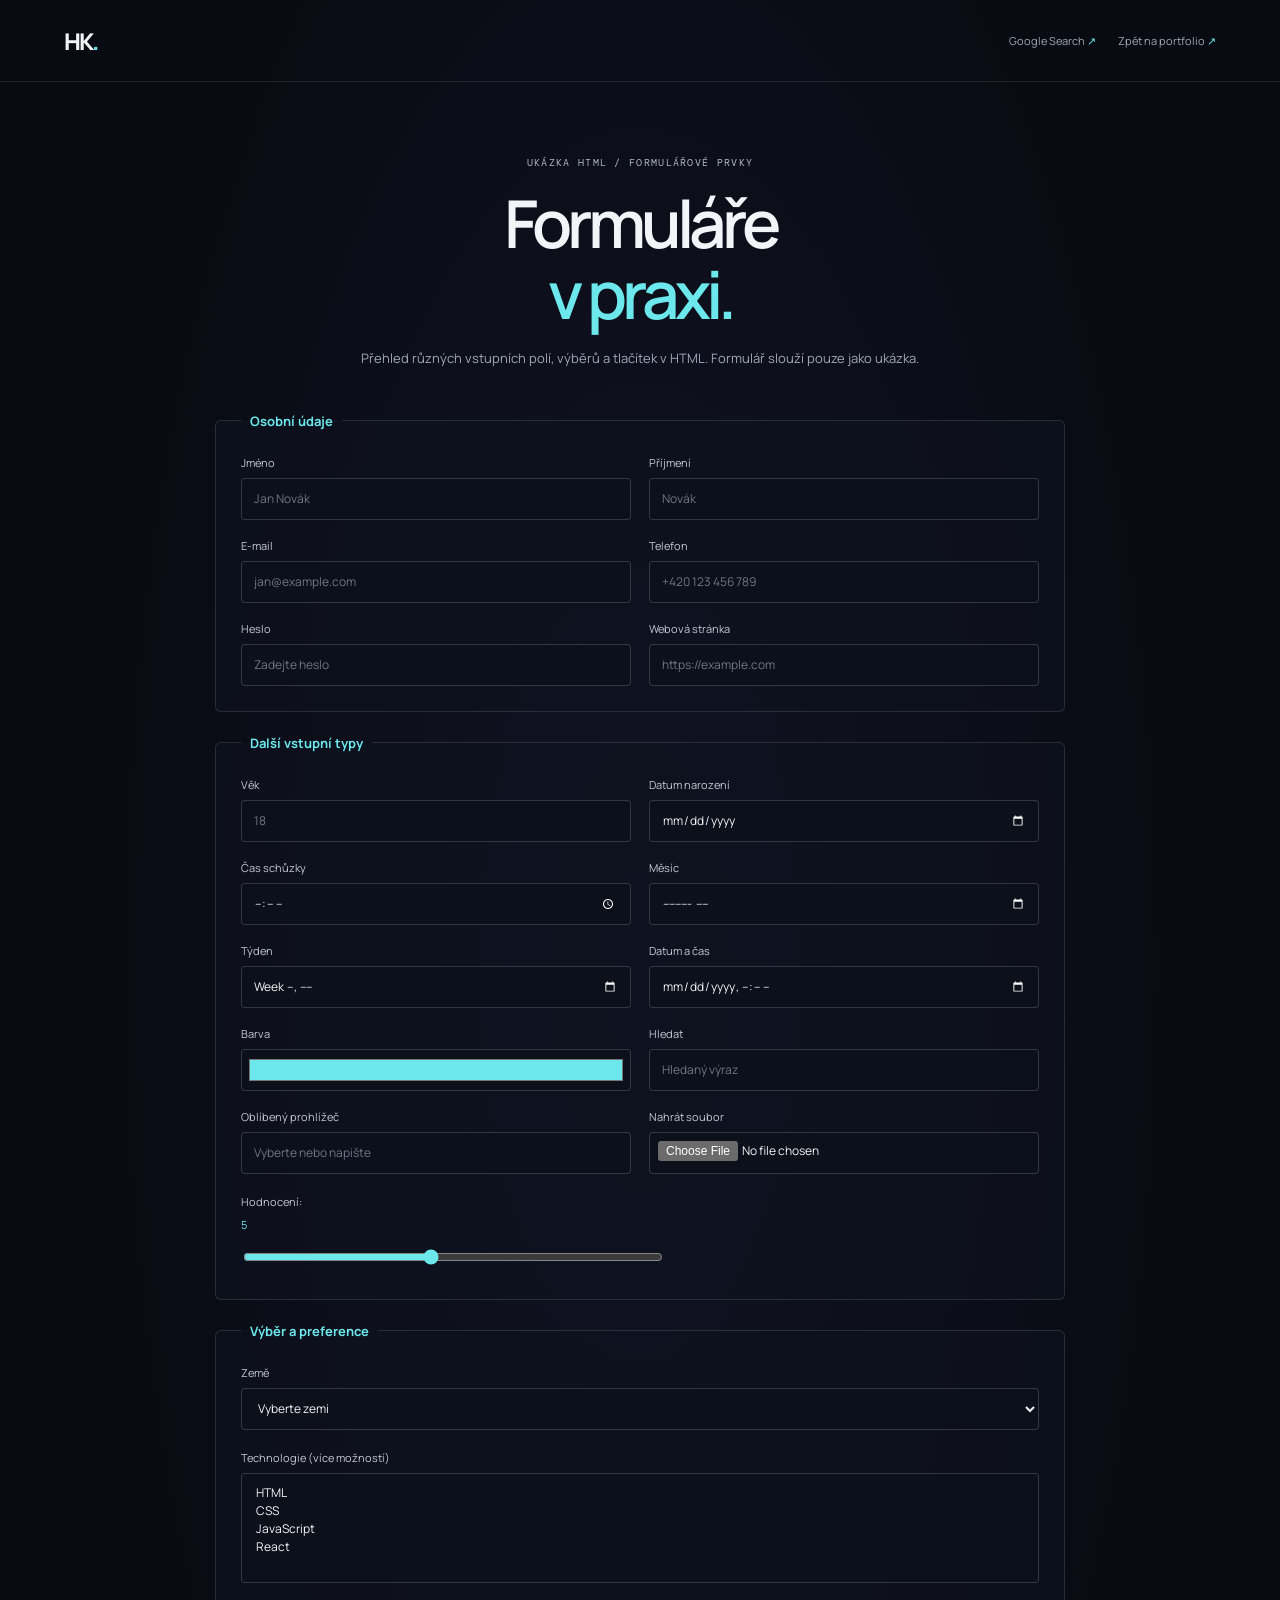
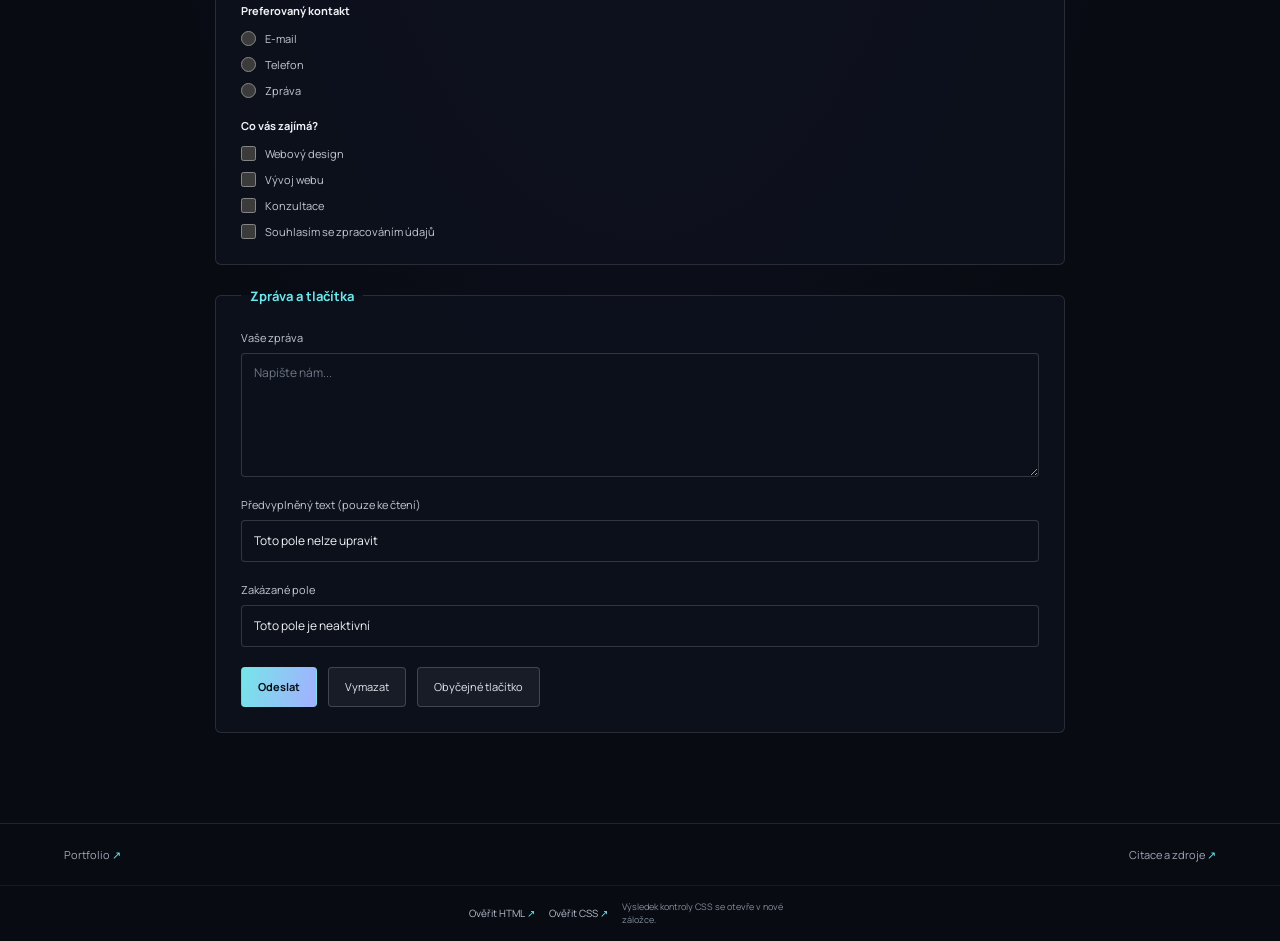
==== formular.html @ 03f5ae5c "Add files via upload" ====
<!DOCTYPE html>
<html lang="cs">
<head>
  <meta charset="UTF-8">
  <meta name="viewport" content="width=device-width, initial-scale=1.0">
  <meta name="theme-color" content="#080b12">
  <meta name="description" content="Ukázka různých HTML formulářových prvků.">
  <title>Formulářové prvky — Hlib Kolisnyk</title>
  <link rel="preconnect" href="https://fonts.googleapis.com">
  <link rel="preconnect" href="https://fonts.gstatic.com" crossorigin>
  <link href="https://fonts.googleapis.com/css2?family=DM+Mono:wght@400;500&family=Manrope:wght@400;500;600;700;800&display=swap" rel="stylesheet">
  <link rel="stylesheet" href="style.css">
</head>
<body class="search-page form-page">
  <header class="search-header">
    <a class="logo" href="index.html" aria-label="Hlib Kolisnyk — portfolio">HK<span>.</span></a>
    <nav class="search-nav" aria-label="Navigace projektu">
      <a class="search-back-link" href="googlesearch.html">Google Search <span aria-hidden="true">↗</span></a>
      <a class="search-back-link" href="index.html">Zpět na portfolio <span aria-hidden="true">↗</span></a>
    </nav>
  </header>

  <main class="form-main">
    <p class="eyebrow">UKÁZKA HTML / FORMULÁŘOVÉ PRVKY</p>
    <h1>Formuláře<br><span class="gradient-text">v praxi.</span></h1>
    <p class="form-intro">Přehled různých vstupních polí, výběrů a tlačítek v HTML. Formulář slouží pouze jako ukázka.</p>

    <form class="demo-form" action="#" method="get">
      <fieldset class="form-section">
        <legend>Osobní údaje</legend>
        <div class="form-grid">
          <label class="form-field">Jméno
            <input type="text" name="jmeno" placeholder="Jan Novák" autocomplete="given-name">
          </label>
          <label class="form-field">Příjmení
            <input type="text" name="prijmeni" placeholder="Novák" autocomplete="family-name">
          </label>
          <label class="form-field">E-mail
            <input type="email" name="email" placeholder="jan@example.com" autocomplete="email">
          </label>
          <label class="form-field">Telefon
            <input type="tel" name="telefon" placeholder="+420 123 456 789" autocomplete="tel">
          </label>
          <label class="form-field">Heslo
            <input type="password" name="heslo" placeholder="Zadejte heslo" autocomplete="new-password">
          </label>
          <label class="form-field">Webová stránka
            <input type="url" name="web" placeholder="https://example.com">
          </label>
        </div>
      </fieldset>

      <fieldset class="form-section">
        <legend>Další vstupní typy</legend>
        <div class="form-grid">
          <label class="form-field">Věk
            <input type="number" name="vek" min="0" max="120" placeholder="18">
          </label>
          <label class="form-field">Datum narození
            <input type="date" name="datum">
          </label>
          <label class="form-field">Čas schůzky
            <input type="time" name="cas">
          </label>
          <label class="form-field">Měsíc
            <input type="month" name="mesic">
          </label>
          <label class="form-field">Týden
            <input type="week" name="tyden">
          </label>
          <label class="form-field">Datum a čas
            <input type="datetime-local" name="datum-cas">
          </label>
          <label class="form-field">Barva
            <input type="color" name="barva" value="#6ce8ed">
          </label>
          <label class="form-field">Hledat
            <input type="search" name="hledat" placeholder="Hledaný výraz">
          </label>
          <label class="form-field">Oblíbený prohlížeč
            <input type="text" name="prohlizec" list="prohlizece" placeholder="Vyberte nebo napište">
            <datalist id="prohlizece">
              <option value="Firefox">
              <option value="Google Chrome">
              <option value="Microsoft Edge">
              <option value="Safari">
            </datalist>
          </label>
          <label class="form-field">Nahrát soubor
            <input type="file" name="soubor">
          </label>
        </div>
        <label class="form-field range-field">Hodnocení: <output id="rating-output">5</output>
          <input type="range" name="hodnoceni" min="1" max="10" value="5" oninput="document.getElementById('rating-output').value = this.value">
        </label>
      </fieldset>

      <fieldset class="form-section">
        <legend>Výběr a preference</legend>
        <label class="form-field">Země
          <select name="zeme">
            <option value="">Vyberte zemi</option>
            <option value="cz">Česká republika</option>
            <option value="sk">Slovensko</option>
            <option value="pl">Polsko</option>
          </select>
        </label>
        <label class="form-field">Technologie (více možností)
          <select name="technologie" multiple size="4">
            <option>HTML</option>
            <option>CSS</option>
            <option>JavaScript</option>
            <option>React</option>
          </select>
        </label>
        <div class="choice-group">
          <span class="choice-heading">Preferovaný kontakt</span>
          <label><input type="radio" name="kontakt" value="email"> E-mail</label>
          <label><input type="radio" name="kontakt" value="telefon"> Telefon</label>
          <label><input type="radio" name="kontakt" value="zprava"> Zpráva</label>
        </div>
        <div class="choice-group">
          <span class="choice-heading">Co vás zajímá?</span>
          <label><input type="checkbox" name="zajem" value="design"> Webový design</label>
          <label><input type="checkbox" name="zajem" value="vyvoj"> Vývoj webu</label>
          <label><input type="checkbox" name="zajem" value="konzultace"> Konzultace</label>
          <label><input type="checkbox" name="souhlas" value="ano"> Souhlasím se zpracováním údajů</label>
        </div>
      </fieldset>

      <fieldset class="form-section">
        <legend>Zpráva a tlačítka</legend>
        <label class="form-field">Vaše zpráva
          <textarea name="zprava" rows="6" placeholder="Napište nám..."></textarea>
        </label>
        <label class="form-field">Předvyplněný text (pouze ke čtení)
          <input type="text" name="readonly" value="Toto pole nelze upravit" readonly>
        </label>
        <label class="form-field">Zakázané pole
          <input type="text" name="disabled" value="Toto pole je neaktivní" disabled>
        </label>
        <div class="form-actions">
          <button type="submit" class="form-button form-button-primary">Odeslat</button>
          <button type="reset" class="form-button">Vymazat</button>
          <button type="button" class="form-button">Obyčejné tlačítko</button>
        </div>
      </fieldset>
    </form>
  </main>

  <footer class="search-footer form-footer">
    <a href="index.html">Portfolio <span aria-hidden="true">↗</span></a>
    <div class="search-footer-links">
      <a href="https://github.com/Lutar-Hlib/googlesearch/blob/main/citace.md" target="_blank" rel="noopener noreferrer">Citace a zdroje <span aria-hidden="true">↗</span></a>
    </div>
  </footer>
  <section class="validator-tools search-validators" aria-label="Validace stránky">
    <a class="validator-link" id="html-validator" href="https://validator.w3.org/nu/" target="_blank" rel="noopener noreferrer">Ověřit HTML <span>↗</span></a>
    <button class="validator-link" id="css-validator" type="button" disabled>Ověřit CSS <span>↗</span></button>
    <p class="validator-note" id="validator-note">Výsledek kontroly CSS se otevře v nové záložce.</p>
    <form id="html-validator-form" action="https://validator.w3.org/nu/" method="post" enctype="multipart/form-data" target="_blank">
      <textarea name="content" aria-label="HTML pro validaci" hidden></textarea>
    </form>
    <form id="css-validator-form" action="https://jigsaw.w3.org/css-validator/validator" method="post" enctype="multipart/form-data" target="_blank">
      <input type="hidden" name="profile" value="css3">
      <input type="hidden" name="warning" value="1">
      <input type="hidden" name="lang" value="cs">
      <textarea name="text" aria-label="CSS pro validaci" hidden></textarea>
    </form>
  </section>
  <script src="validators.js"></script>
</body>
</html>
---- style.css ----
:root {
  color-scheme: dark;
}

* {
  box-sizing: border-box;
}

html {
  scroll-behavior: smooth;
  scroll-padding-top: 96px;
}

body {
  margin: 0;
  background:
    radial-gradient(ellipse at 76% 13%, rgba(67, 62, 133, 0.12), transparent 33rem),
    #080b12;
  color: #f2f4f8;
  font-family: "Manrope", sans-serif;
}

a {
  color: inherit;
  text-decoration: none;
}

.section-shell {
  width: min(1180px, calc(100% - 64px));
  margin-inline: auto;
}

.site-header {
  position: relative;
  z-index: 2;
  display: flex;
  align-items: center;
  justify-content: space-between;
  width: min(1320px, calc(100% - 64px));
  height: 86px;
  margin-inline: auto;
  border-bottom: 1px solid rgba(255, 255, 255, 0.1);
}

.logo {
  font-size: 23px;
  font-weight: 800;
  letter-spacing: -2px;
}

.logo span {
  color: #6ce8ed;
}

.main-nav {
  display: flex;
  gap: 38px;
}

.main-nav a,
.header-cta,
.back-top {
  color: #b8becc;
  font-size: 12px;
  transition: color 180ms ease;
}

.main-nav a:hover,
.header-cta:hover,
.back-top:hover {
  color: #6ce8ed;
}

.header-cta {
  display: flex;
  align-items: center;
  gap: 10px;
}

.header-cta span {
  color: #6ce8ed;
  font-size: 17px;
}

.hero {
  position: relative;
  display: grid;
  overflow: clip;
  min-height: 690px;
  grid-template-columns: 1.05fr 0.95fr;
  align-items: center;
  padding-block: 72px 112px;
}

.hero-copy {
  position: relative;
  z-index: 1;
  padding-bottom: 20px;
}

.eyebrow {
  display: flex;
  align-items: center;
  gap: 10px;
  margin: 0 0 24px;
  color: #aeb5c5;
  font-family: "DM Mono", monospace;
  font-size: 10px;
  letter-spacing: 1.3px;
}

.status-dot {
  width: 7px;
  height: 7px;
  border-radius: 50%;
  background: #6ce8ed;
  box-shadow: 0 0 12px rgba(108, 232, 237, 0.8);
}

.eyebrow-divider {
  color: #596173;
}

h1,
h2,
h3,
p {
  margin-top: 0;
}

h1 {
  margin-bottom: 23px;
  font-size: clamp(50px, 6vw, 76px);
  font-weight: 600;
  letter-spacing: -5px;
  line-height: 1.08;
}

.gradient-text {
  color: #6ce8ed;
}

.hero-intro {
  max-width: 440px;
  margin-bottom: 30px;
  color: #a0a7b6;
  font-size: 14px;
  line-height: 1.9;
}

.hero-actions {
  display: flex;
  align-items: center;
  gap: 27px;
}

.button {
  display: inline-flex;
  min-height: 48px;
  align-items: center;
  justify-content: center;
  gap: 22px;
  padding: 0 20px;
  border: 1px solid transparent;
  border-radius: 3px;
  font-size: 12px;
  font-weight: 700;
  transition: transform 180ms ease, box-shadow 180ms ease;
}

.button:hover {
  transform: translateY(-2px);
  box-shadow: 0 8px 30px rgba(108, 232, 237, 0.16);
}

.button-primary {
  background: linear-gradient(105deg, #76e5e9, #a3afff);
  color: #091016;
}

.button span {
  font-size: 16px;
}

.text-link {
  color: #c0c5d0;
  font-size: 12px;
}

.text-link span {
  margin-left: 7px;
  color: #6ce8ed;
}

.hero-meta {
  display: flex;
  gap: 35px;
  margin-top: 61px;
  padding-top: 23px;
  border-top: 1px solid rgba(255, 255, 255, 0.1);
}

.hero-meta div {
  display: grid;
  gap: 5px;
}

.meta-number {
  font-size: 21px;
  font-weight: 700;
  letter-spacing: -1px;
}

.meta-label {
  color: #858c9d;
  font-size: 10px;
}

.hero-visual {
  position: relative;
  min-height: 470px;
}

.image-frame {
  position: absolute;
  top: 14px;
  right: 18px;
  width: min(100%, 455px);
  height: 430px;
  overflow: hidden;
  border: 1px solid rgba(156, 131, 255, 0.3);
  background: #111927;
}

.image-frame img,
.project-image img {
  display: block;
  width: 100%;
  height: 100%;
  object-fit: cover;
}

.image-frame img {
  filter: saturate(0.62) brightness(0.72);
}

.image-overlay {
  position: absolute;
  inset: 0;
  background: linear-gradient(145deg, rgba(9, 17, 33, 0.15), rgba(41, 38, 94, 0.28) 64%, rgba(108, 232, 237, 0.1));
}

.frame-label {
  position: absolute;
  right: 21px;
  bottom: 19px;
  left: 21px;
  display: flex;
  justify-content: space-between;
  color: rgba(239, 242, 250, 0.78);
  font-family: "DM Mono", monospace;
  font-size: 8px;
  letter-spacing: 1px;
}

.orbit {
  position: absolute;
  border: 1px solid rgba(108, 232, 237, 0.25);
  border-radius: 50%;
}

.orbit-one {
  top: -19px;
  right: -20px;
  width: 450px;
  height: 450px;
}

.orbit-two {
  top: 33px;
  right: -70px;
  width: 535px;
  height: 340px;
  transform: rotate(-34deg);
  border-color: rgba(156, 131, 255, 0.28);
}

.floating-card {
  position: absolute;
  right: -3px;
  bottom: 37px;
  display: flex;
  align-items: center;
  gap: 12px;
  padding: 15px 19px;
  border: 1px solid rgba(255, 255, 255, 0.14);
  background: rgba(15, 19, 31, 0.9);
  box-shadow: 0 15px 45px rgba(0, 0, 0, 0.28);
  backdrop-filter: blur(12px);
}

.card-icon {
  color: #6ce8ed;
  font-size: 23px;
}

.floating-card strong,
.floating-card small {
  display: block;
}

.floating-card strong {
  font-size: 11px;
}

.floating-card small {
  margin-top: 4px;
  color: #858c9d;
  font-size: 9px;
}

.visual-index {
  position: absolute;
  right: 22px;
  bottom: -16px;
  color: #788194;
  font-family: "DM Mono", monospace;
  font-size: 9px;
  letter-spacing: 1px;
}

.scroll-hint {
  position: absolute;
  bottom: 34px;
  left: 0;
  display: flex;
  align-items: center;
  gap: 11px;
  color: #8991a2;
  font-family: "DM Mono", monospace;
  font-size: 9px;
  letter-spacing: 1.2px;
}

.scroll-hint span {
  width: 28px;
  height: 1px;
  background: #6ce8ed;
}

.section-block {
  padding-block: 112px;
  border-top: 1px solid rgba(255, 255, 255, 0.1);
}

.about {
  display: grid;
  grid-template-columns: 1fr 1fr;
  gap: 90px;
}

.section-heading .eyebrow {
  margin-bottom: 22px;
}

h2 {
  margin-bottom: 0;
  font-size: clamp(34px, 4.2vw, 51px);
  font-weight: 600;
  letter-spacing: -2.7px;
  line-height: 1.2;
}

.muted-text {
  color: #777f90;
}

.about-content {
  padding-top: 49px;
}

.about-lead {
  margin-bottom: 17px;
  font-size: 19px;
  font-weight: 500;
  line-height: 1.65;
}

.body-copy {
  max-width: 500px;
  margin-bottom: 25px;
  color: #858c9d;
  font-size: 12px;
  line-height: 1.9;
}

.skills {
  display: flex;
  flex-wrap: wrap;
  gap: 8px;
}

.skills span {
  padding: 8px 11px;
  border: 1px solid rgba(255, 255, 255, 0.1);
  color: #c3c8d2;
  font-family: "DM Mono", monospace;
  font-size: 9px;
}

.projects-top {
  display: flex;
  align-items: end;
  justify-content: space-between;
  margin-bottom: 53px;
}

.projects-note {
  max-width: 265px;
  margin-bottom: 5px;
  color: #858c9d;
  font-size: 11px;
  line-height: 1.8;
}

.project-grid {
  display: grid;
  grid-template-columns: 1.12fr 0.88fr;
  gap: 52px 30px;
  align-items: start;
}

.project-card-offset {
  margin-top: 90px;
}

.project-card-third {
  width: 76%;
}

.project-image {
  position: relative;
  display: block;
  height: 305px;
  overflow: hidden;
  background: #0e121c;
}

.project-card-large .project-image {
  height: 365px;
}

.project-image img {
  filter: saturate(0.72) brightness(0.8);
  transition: transform 400ms ease, filter 400ms ease;
}

.project-image:hover img {
  transform: scale(1.04);
  filter: saturate(0.95) brightness(0.95);
}

.project-open {
  position: absolute;
  right: 15px;
  bottom: 15px;
  display: grid;
  width: 39px;
  height: 39px;
  place-items: center;
  border: 1px solid rgba(255, 255, 255, 0.4);
  background: rgba(8, 11, 18, 0.45);
  font-size: 18px;
}

.project-info {
  display: flex;
  align-items: end;
  justify-content: space-between;
  padding-top: 17px;
}

.project-type {
  margin-bottom: 7px;
  color: #6ce8ed;
  font-family: "DM Mono", monospace;
  font-size: 8px;
  letter-spacing: 1px;
}

.project-info h3 {
  margin-bottom: 0;
  font-size: 17px;
  font-weight: 600;
}

.project-year {
  padding-bottom: 2px;
  color: #858c9d;
  font-family: "DM Mono", monospace;
  font-size: 9px;
}

.contact {
  padding-bottom: 91px;
  border-top: 0;
}

.contact-card {
  position: relative;
  overflow: hidden;
  padding: 68px 72px 27px;
  border: 1px solid rgba(139, 146, 255, 0.22);
  background: linear-gradient(125deg, #101523, #111222 58%, #17142b);
}

.contact-glow {
  position: absolute;
  top: -200px;
  right: -80px;
  width: 460px;
  height: 460px;
  border-radius: 50%;
  background: rgba(116, 107, 255, 0.13);
  filter: blur(95px);
}

.contact-card > :not(.contact-glow) {
  position: relative;
}

.contact-card h2 {
  margin-bottom: 16px;
  font-size: clamp(39px, 5vw, 59px);
}

.contact-copy {
  max-width: 440px;
  margin-bottom: 24px;
  color: #a3aaba;
  font-size: 12px;
  line-height: 1.8;
}

.contact-bottom {
  display: flex;
  justify-content: space-between;
  margin-top: 69px;
  padding-top: 17px;
  border-top: 1px solid rgba(255, 255, 255, 0.1);
  color: #8b93a3;
  font-family: "DM Mono", monospace;
  font-size: 9px;
}

.site-footer {
  display: flex;
  min-height: 94px;
  align-items: center;
  justify-content: space-between;
  border-top: 1px solid rgba(255, 255, 255, 0.1);
}

.validator-tools {
  display: flex;
  align-items: center;
  gap: 14px;
}

#html-validator-form,
#css-validator-form {
  display: none;
}

.validator-link {
  padding: 0;
  border: 0;
  background: none;
  color: #b8becc;
  font: inherit;
  font-size: 10px;
  cursor: pointer;
  transition: color 180ms ease;
}

.validator-link:hover,
.validator-link:focus-visible {
  color: #6ce8ed;
}

.validator-link:disabled {
  color: #858c9d;
  cursor: not-allowed;
}

.validator-link span {
  color: #6ce8ed;
}

.validator-note {
  max-width: 190px;
  margin: 0;
  color: #858c9d;
  font-size: 9px;
  line-height: 1.5;
}

.site-footer p {
  margin: 0;
  color: #8c93a2;
  font-size: 10px;
}

.site-footer p span {
  margin-left: 8px;
  color: #626a7b;
}

.footer-links {
  display: flex;
  flex-wrap: wrap;
  gap: 14px;
}

.back-top {
  font-size: 10px;
}

@media (max-width: 900px) {
  .section-shell,
  .site-header {
    width: min(100% - 48px, 720px);
  }

  .hero {
    min-height: auto;
    grid-template-columns: 1fr 0.8fr;
    gap: 20px;
    padding-block: 90px 110px;
  }

  h1 {
    font-size: clamp(48px, 7vw, 66px);
  }

  .hero-visual {
    min-height: 400px;
  }

  .image-frame {
    right: 0;
    width: 100%;
    height: 370px;
  }

  .orbit-one {
    right: -35px;
    width: 380px;
    height: 380px;
  }

  .orbit-two {
    right: -70px;
    width: 435px;
  }

  .floating-card {
    right: -12px;
    bottom: 22px;
  }

  .hero-meta {
    gap: 20px;
  }

  .about {
    gap: 45px;
  }

  .project-image {
    height: 245px;
  }

  .project-card-large .project-image {
    height: 300px;
  }
}

@media (max-width: 640px) {
  .section-shell,
  .site-header {
    width: calc(100% - 40px);
  }

  .site-header {
    height: 72px;
  }

  .main-nav {
    gap: 16px;
  }

  .main-nav a {
    font-size: 10px;
  }

  .header-cta {
    display: none;
  }

  .hero {
    grid-template-columns: 1fr;
    gap: 48px;
    padding-block: 76px 99px;
  }

  h1 {
    font-size: clamp(49px, 12vw, 69px);
    letter-spacing: -3.5px;
  }

  .hero-intro {
    max-width: 400px;
  }

  .hero-meta {
    justify-content: space-between;
    gap: 12px;
    margin-top: 45px;
  }

  .meta-number {
    font-size: 18px;
  }

  .meta-label {
    font-size: 9px;
  }

  .hero-visual {
    min-height: 370px;
    margin-inline: 12px;
  }

  .image-frame {
    top: 10px;
    right: 8px;
    width: calc(100% - 20px);
    height: 340px;
  }

  .orbit-one {
    top: -8px;
    right: -12px;
    width: min(92vw, 365px);
    height: min(92vw, 365px);
  }

  .orbit-two {
    top: 42px;
    right: -35px;
    width: min(105vw, 410px);
    height: 290px;
  }

  .floating-card {
    right: -3px;
    bottom: 6px;
  }

  .visual-index {
    right: 8px;
    bottom: -28px;
  }

  .scroll-hint {
    bottom: 34px;
  }

  .section-block {
    padding-block: 78px;
  }

  .about {
    grid-template-columns: 1fr;
    gap: 12px;
  }

  .about-content {
    padding-top: 13px;
  }

  h2 {
    font-size: clamp(36px, 9vw, 48px);
  }

  .about-lead {
    font-size: 17px;
  }

  .projects-top {
    display: block;
    margin-bottom: 35px;
  }

  .projects-note {
    margin-top: 20px;
  }

  .project-grid {
    grid-template-columns: 1fr;
    gap: 36px;
  }

  .project-card-offset {
    margin-top: 0;
  }

  .project-card-third {
    width: 100%;
  }

  .project-image,
  .project-card-large .project-image {
    height: clamp(230px, 64vw, 340px);
  }

  .contact {
    padding-top: 25px;
    padding-bottom: 65px;
  }

  .contact-card {
    padding: 42px 25px 22px;
  }

  .contact-card h2 {
    font-size: clamp(37px, 9vw, 51px);
    letter-spacing: -2px;
  }

  .contact-bottom {
    gap: 20px;
    margin-top: 48px;
    font-size: 8px;
  }

  .site-footer {
    flex-wrap: wrap;
    gap: 14px;
    min-height: 82px;
    padding-block: 16px;
  }

  .validator-tools {
    order: 1;
    width: 100%;
    flex-wrap: wrap;
    justify-content: center;
    gap: 10px 16px;
  }

  .site-footer p {
    order: 2;
    max-width: 145px;
    text-align: center;
    line-height: 1.8;
  }

  .site-footer > .back-top {
    order: 3;
  }
}

@media (prefers-reduced-motion: reduce) {
  *,
  *::before,
  *::after {
    scroll-behavior: auto !important;
    transition-duration: 0.01ms !important;
  }
}

.search-page {
  display: flex;
  min-height: 100vh;
  flex-direction: column;
  background:
    radial-gradient(ellipse at 50% 38%, rgba(67, 62, 133, 0.16), transparent 34rem),
    #080b12;
}

.search-header,
.search-footer {
  display: flex;
  align-items: center;
  justify-content: space-between;
  padding-inline: clamp(22px, 5vw, 72px);
}

.search-nav,
.search-footer-links {
  display: flex;
  flex-wrap: wrap;
  gap: 22px;
}

.search-header {
  min-height: 82px;
  border-bottom: 1px solid rgba(255, 255, 255, 0.1);
}

.search-back-link,
.search-footer {
  color: #a0a7b6;
  font-size: 11px;
}

.search-back-link span,
.search-footer a span {
  color: #6ce8ed;
}

.search-back-link:hover,
.search-footer a:hover {
  color: #6ce8ed;
}

.search-main {
  display: flex;
  width: min(100% - 40px, 620px);
  flex: 1;
  flex-direction: column;
  align-items: center;
  justify-content: center;
  margin: 0 auto;
  padding-block: 70px;
  text-align: center;
}

.search-brand {
  margin-bottom: 10px;
  font-family: Arial, sans-serif;
  font-size: clamp(58px, 12vw, 78px);
  font-weight: 600;
  letter-spacing: -5px;
  line-height: 1.1;
}

.search-brand-blue {
  color: #76a7fa;
}

.search-brand-red {
  color: #f28b82;
}

.search-brand-yellow {
  color: #fdd663;
}

.search-brand-green {
  color: #81c995;
}

.search-caption {
  margin-bottom: 29px;
  color: #a0a7b6;
  font-size: 13px;
}

.google-search-form {
  width: 100%;
}

.search-input-wrap {
  display: flex;
  min-height: 54px;
  align-items: center;
  gap: 13px;
  padding-inline: 17px;
  border: 1px solid rgba(255, 255, 255, 0.2);
  border-radius: 30px;
  background: rgba(15, 19, 31, 0.8);
  transition: border-color 180ms ease, box-shadow 180ms ease;
}

.search-input-wrap:hover,
.search-input-wrap:focus-within {
  border-color: rgba(108, 232, 237, 0.65);
  box-shadow: 0 5px 24px rgba(0, 0, 0, 0.18);
}

.search-icon {
  width: 19px;
  height: 19px;
  flex: none;
  fill: none;
  stroke: #8991a2;
  stroke-linecap: round;
  stroke-width: 1.8;
}

.search-input-wrap input {
  width: 100%;
  min-width: 0;
  border: 0;
  outline: 0;
  background: transparent;
  color: #f2f4f8;
  font: inherit;
  font-size: 15px;
}

.search-input-wrap input::-webkit-search-cancel-button {
  cursor: pointer;
}

.search-actions {
  display: flex;
  flex-wrap: wrap;
  justify-content: center;
  gap: 12px;
  margin-top: 27px;
}

.search-actions button {
  min-height: 39px;
  padding: 0 17px;
  border: 1px solid rgba(255, 255, 255, 0.1);
  border-radius: 4px;
  background: rgba(255, 255, 255, 0.06);
  color: #dce0e8;
  font: inherit;
  font-size: 11px;
  cursor: pointer;
  transition: border-color 180ms ease, background 180ms ease;
}

.search-actions button:hover,
.search-actions button:focus-visible {
  border-color: rgba(108, 232, 237, 0.55);
  background: rgba(108, 232, 237, 0.08);
}

.search-note {
  margin: 23px 0 0;
  color: #777f90;
  font-size: 10px;
}

.search-footer {
  min-height: 62px;
  border-top: 1px solid rgba(255, 255, 255, 0.1);
}

.search-validators {
  justify-content: center;
  min-height: 56px;
  border-top: 1px solid rgba(255, 255, 255, 0.06);
}

.form-main {
  width: min(100% - 40px, 850px);
  margin: 0 auto;
  padding-block: 74px 90px;
}

.form-main > .eyebrow {
  justify-content: center;
  margin-bottom: 19px;
}

.form-main h1 {
  margin-bottom: 16px;
  font-size: clamp(45px, 8vw, 66px);
  text-align: center;
}

.form-intro {
  max-width: 560px;
  margin: 0 auto 42px;
  color: #a0a7b6;
  font-size: 13px;
  line-height: 1.8;
  text-align: center;
}

.demo-form {
  display: grid;
  gap: 22px;
}

.form-section {
  display: grid;
  gap: 20px;
  min-width: 0;
  margin: 0;
  padding: 25px;
  border: 1px solid rgba(255, 255, 255, 0.12);
  border-radius: 6px;
  background: rgba(15, 19, 31, 0.72);
}

.form-section legend {
  padding-inline: 9px;
  color: #6ce8ed;
  font-size: 13px;
  font-weight: 700;
}

.form-grid {
  display: grid;
  grid-template-columns: repeat(2, minmax(0, 1fr));
  gap: 18px;
}

.form-field {
  display: grid;
  gap: 8px;
  color: #c4c9d4;
  font-size: 11px;
}

.form-field input,
.form-field select,
.form-field textarea {
  width: 100%;
  min-height: 42px;
  padding: 10px 12px;
  border: 1px solid rgba(255, 255, 255, 0.16);
  border-radius: 4px;
  outline: 0;
  background: #0b101a;
  color: #f2f4f8;
  font: inherit;
  font-size: 12px;
}

.form-field input:focus,
.form-field select:focus,
.form-field textarea:focus {
  border-color: rgba(108, 232, 237, 0.7);
  box-shadow: 0 0 0 3px rgba(108, 232, 237, 0.08);
}

.form-field input::placeholder,
.form-field textarea::placeholder {
  color: #6f7788;
}

.form-field input[type="color"] {
  padding: 5px;
}

.form-field input[type="file"] {
  padding: 8px;
}

.form-field input[type="range"] {
  min-height: 30px;
  padding: 0;
  accent-color: #6ce8ed;
}

.form-field select[multiple] {
  height: 110px;
}

.form-field textarea {
  resize: vertical;
}

.range-field {
  max-width: 420px;
}

.range-field output {
  color: #6ce8ed;
}

.choice-group {
  display: grid;
  gap: 11px;
  color: #c4c9d4;
  font-size: 11px;
}

.choice-heading {
  margin-bottom: 2px;
  color: #f2f4f8;
  font-weight: 700;
}

.choice-group label {
  display: flex;
  align-items: center;
  gap: 9px;
}

.choice-group input {
  width: 15px;
  height: 15px;
  margin: 0;
  accent-color: #6ce8ed;
}

.form-actions {
  display: flex;
  flex-wrap: wrap;
  gap: 11px;
}

.form-button {
  min-height: 40px;
  padding: 0 16px;
  border: 1px solid rgba(255, 255, 255, 0.18);
  border-radius: 4px;
  background: rgba(255, 255, 255, 0.05);
  color: #e2e5ec;
  font: inherit;
  font-size: 11px;
  cursor: pointer;
}

.form-button:hover,
.form-button:focus-visible {
  border-color: rgba(108, 232, 237, 0.65);
}

.form-button-primary {
  border-color: transparent;
  background: linear-gradient(105deg, #76e5e9, #a3afff);
  color: #091016;
  font-weight: 700;
}

.form-footer {
  margin-top: auto;
}

@media (max-width: 640px) {
  .search-header {
    min-height: 70px;
  }

  .search-nav {
    justify-content: flex-end;
    gap: 12px;
  }

  .search-main {
    padding-block: 50px;
  }

  .search-input-wrap {
    min-height: 50px;
    padding-inline: 14px;
  }

  .search-footer {
    gap: 16px;
    flex-wrap: wrap;
    min-height: 58px;
    font-size: 9px;
  }

  .search-footer-links {
    gap: 13px;
  }

  .form-main {
    padding-block: 52px 64px;
  }

  .form-section {
    padding: 19px 15px;
  }

  .form-grid {
    grid-template-columns: 1fr;
  }

  .search-validators {
    padding-block: 14px;
  }
}
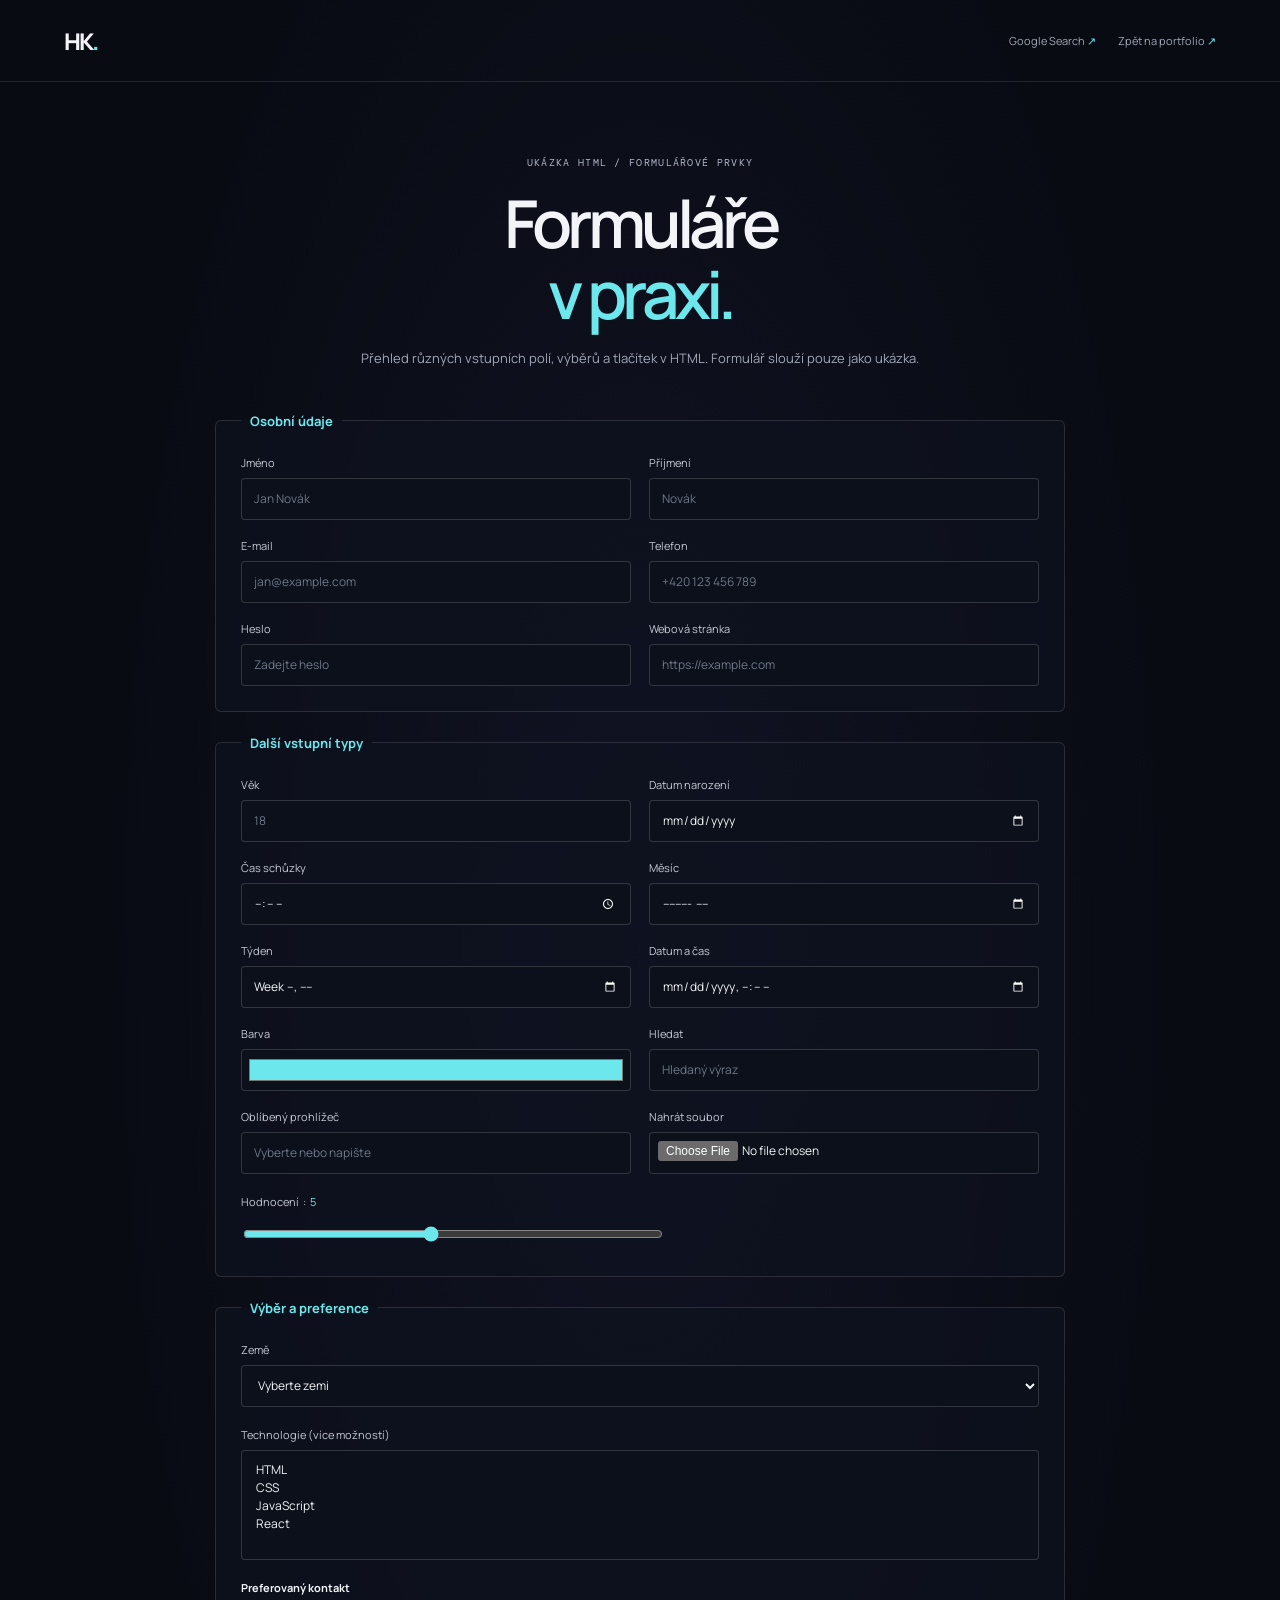
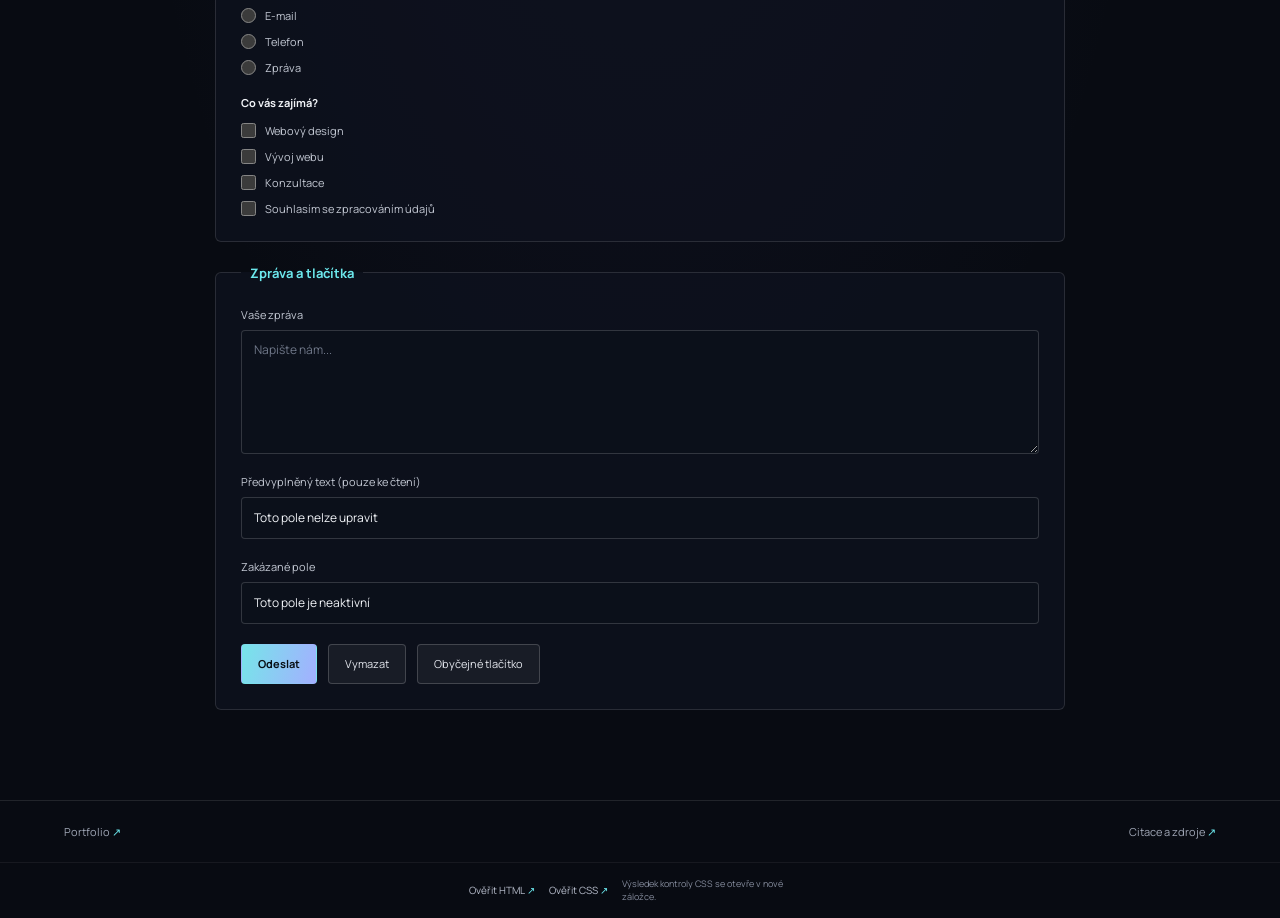
==== commit 2665358f: "Add files via upload" ====
--- a/formular.html
+++ b/formular.html
@@ -90,9 +90,10 @@
             <input type="file" name="soubor">
           </label>
         </div>
-        <label class="form-field range-field">Hodnocení: <output id="rating-output">5</output>
-          <input type="range" name="hodnoceni" min="1" max="10" value="5" oninput="document.getElementById('rating-output').value = this.value">
-        </label>
+        <div class="form-field range-field">
+          <div class="range-label"><label for="rating">Hodnocení</label>: <output id="rating-output" for="rating">5</output></div>
+          <input id="rating" type="range" name="hodnoceni" min="1" max="10" value="5" oninput="document.getElementById('rating-output').value = this.value">
+        </div>
       </fieldset>
 
       <fieldset class="form-section">
--- a/style.css
+++ b/style.css
@@ -995,10 +995,6 @@
   width: 19px;
   height: 19px;
   flex: none;
-  fill: none;
-  stroke: #8991a2;
-  stroke-linecap: round;
-  stroke-width: 1.8;
 }
 
 .search-input-wrap input {
@@ -1010,10 +1006,6 @@
   color: #f2f4f8;
   font: inherit;
   font-size: 15px;
-}
-
-.search-input-wrap input::-webkit-search-cancel-button {
-  cursor: pointer;
 }
 
 .search-actions {
@@ -1175,6 +1167,15 @@
   max-width: 420px;
 }
 
+.range-label {
+  display: flex;
+  gap: 4px;
+}
+
+.range-label label {
+  cursor: pointer;
+}
+
 .range-field output {
   color: #6ce8ed;
 }
